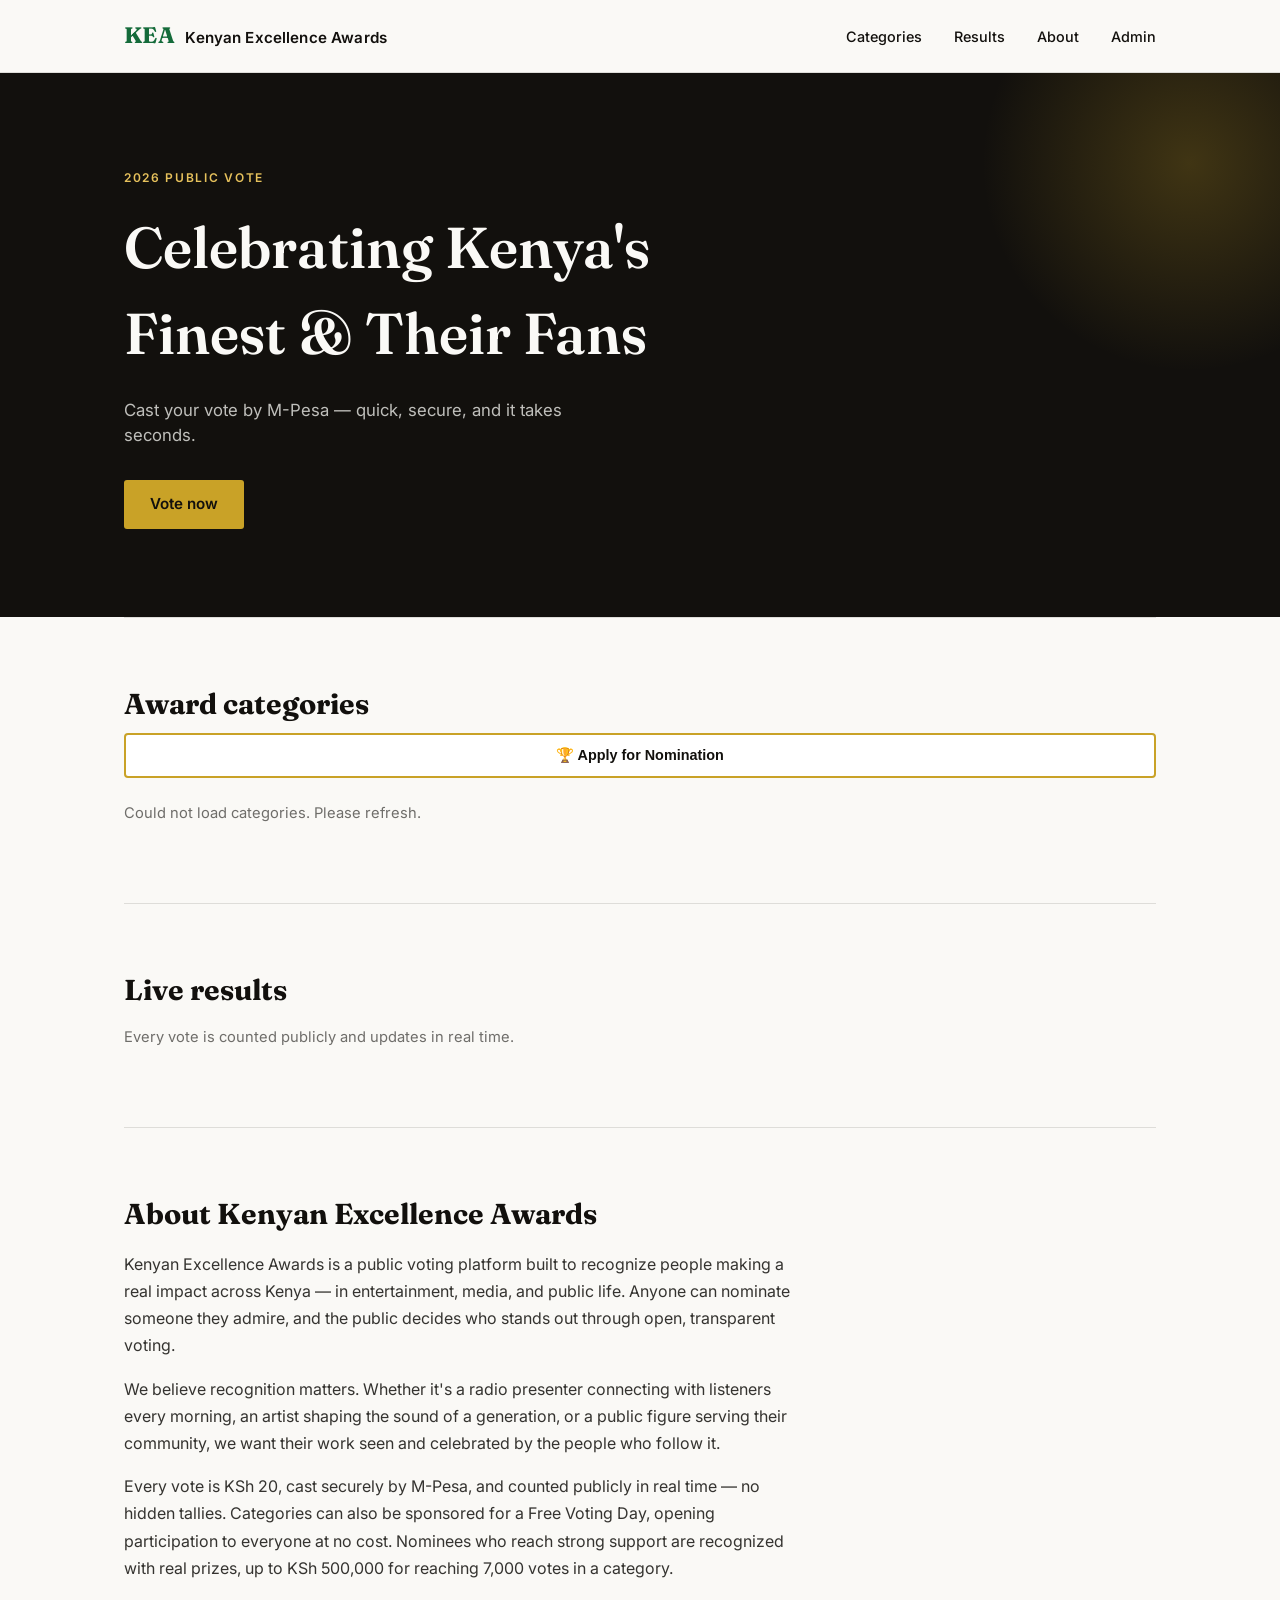
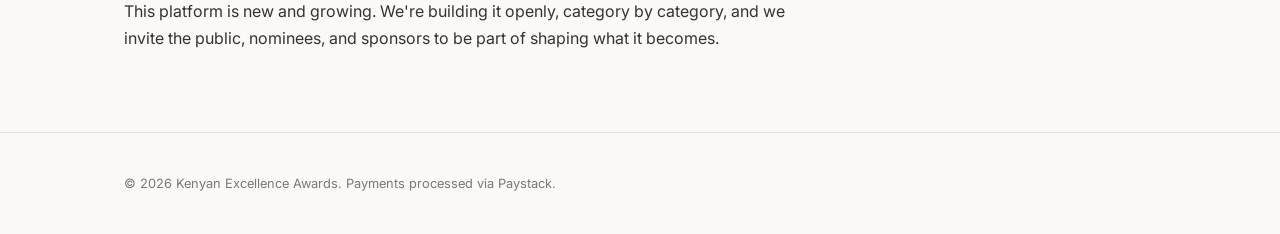
==== index.html @ 026b84a2 "Update index.html" ====
<!DOCTYPE html>
<html lang="en">
<head>
<meta charset="UTF-8" />
<meta name="viewport" content="width=device-width, initial-scale=1.0" />
<title>BTPro Awards</title>
<link rel="preconnect" href="https://fonts.googleapis.com">
<link href="https://fonts.googleapis.com/css2?family=Fraunces:opsz,wght@9..144,600;9..144,700&family=Inter:wght@400;500;600&display=swap" rel="stylesheet">
<link rel="stylesheet" href="css/style.css" />
</head>
<body>

<header class="site-header">
  <div class="wrap header-inner">
    <div class="brand">
      <span class="brand-mark">KEA</span>
      <span class="brand-name">Kenyan Excellence Awards</span>
    </div>
    <nav class="header-nav">
      <a href="#categories">Categories</a>
      <a href="#results">Results</a>
      <a href="#about">About</a>
      <a href="admin.html">Admin</a>
    </nav>
  </div>
</header>

<section class="hero">
  <div class="wrap hero-inner">
    <p class="eyebrow">2026 Public Vote</p>
    <h1>Celebrating Kenya's<br />Finest &amp; Their Fans</h1>
    <p class="hero-sub">Cast your vote by M-Pesa — quick, secure, and it takes seconds.</p>
    <a class="btn btn-primary" href="#categories">Vote now</a>
  </div>
</section>

<main class="wrap">

  <section id="categories" class="section">
    <h2>Award categories</h2>
    <button id="applyNominationBtn" class="btn btn-sponsor">🏆 Apply for Nomination</button>
    <div id="categoryList" class="section-list">
      <p class="muted">Loading categories…</p>
    </div>
  </section>

  <section id="nominees" class="section hidden">
    <button id="backToCategories" class="btn-link">&larr; All categories</button>
    <h2 id="nomineeCategoryTitle"></h2>
    <div id="freeDayBanner" class="free-day-banner hidden"></div>
    <button id="sponsorDayBtn" class="btn btn-sponsor">🎗️ Sponsor a Free Voting Day for this category</button>
    <button id="applyNominationBtnInCategory" class="btn btn-sponsor">🏆 Apply for Nomination in this category</button>
    <div id="nomineeList" class="nominee-grid"></div>
  </section>

  <section id="results" class="section">
    <h2>Live results</h2>
    <p class="muted">Every vote is counted publicly and updates in real time.</p>
    <div id="resultsList"></div>
  </section>

  <section id="about" class="section about-section">
    <h2>About Kenyan Excellence Awards</h2>
    <p>Kenyan Excellence Awards is a public voting platform built to recognize people making a real impact across Kenya — in entertainment, media, and public life. Anyone can nominate someone they admire, and the public decides who stands out through open, transparent voting.</p>
    <p>We believe recognition matters. Whether it's a radio presenter connecting with listeners every morning, an artist shaping the sound of a generation, or a public figure serving their community, we want their work seen and celebrated by the people who follow it.</p>
    <p>Every vote is KSh 20, cast securely by M-Pesa, and counted publicly in real time — no hidden tallies. Categories can also be sponsored for a Free Voting Day, opening participation to everyone at no cost. Nominees who reach strong support are recognized with real prizes, up to KSh 500,000 for reaching 7,000 votes in a category.</p>
    <p>This platform is new and growing. We're building it openly, category by category, and we invite the public, nominees, and sponsors to be part of shaping what it becomes.</p>
  </section>

</main>

<!-- Vote modal -->
<div id="voteModal" class="modal hidden">
  <div class="modal-card">
    <button id="closeModal" class="modal-close">&times;</button>
    <h3 id="voteModalName"></h3>
    <p class="muted">KSh 20 per vote</p>

    <label class="field">
      <span>Number of votes</span>
      <input id="voteCount" type="number" min="1" value="1" />
    </label>

    <p class="total-line">Total: <strong id="voteTotal">KSh 10</strong></p>

    <label class="field">
      <span>M-Pesa phone number</span>
      <input id="votePhone" type="tel" placeholder="07XXXXXXXX" />
    </label>

    <button id="submitVote" class="btn btn-primary btn-block">Pay with M-Pesa</button>
    <p id="voteStatus" class="vote-status"></p>
  </div></div>

<!-- Apply for Nomination modal -->
<div id="nominationModal" class="modal hidden">
  <div class="modal-card">
    <button id="closeNominationModal" class="modal-close">&times;</button>
    <h3>Apply for Nomination</h3>
    <p class="prize-callout">🏆 Win up to <strong>KSh 500,000</strong> for reaching <strong>7,000 votes</strong> — KSh 20 per vote</p>
    <p class="muted">KSh 200 application fee, paid via M-Pesa</p>

    <label class="field"><span>Your full name</span><input id="nomName" placeholder="e.g. Jane Wanjiru" /></label>
    <label class="field"><span>Category</span>
      <select id="nomCategory"></select>
    </label>
    <label class="field"><span>Email (optional)</span><input id="nomEmail" type="email" placeholder="you@example.com" /></label>
    <label class="field"><span>M-Pesa phone number (for the KSh 200 fee)</span><input id="nomPhone" type="tel" placeholder="07XXXXXXXX" /></label>
    <label class="field"><span>WhatsApp number (for us to contact you)</span><input id="nomWhatsapp" type="tel" placeholder="07XXXXXXXX" /></label>

    <button id="submitNomination" class="btn btn-primary btn-block">Pay with M-Pesa</button>
    <button id="giveUpNomination" class="btn-link give-up-link">Give up</button>
    <p id="nominationStatus" class="vote-status"></p>
  </div>
</div>

<!-- Sponsor Free Voting Day modal -->
<div id="sponsorModal" class="modal hidden">
  <div class="modal-card">
    <button id="closeSponsorModal" class="modal-close">&times;</button>
    <h3>Sponsor a Free Voting Day</h3>
    <p class="muted" id="sponsorCategoryLabel"></p>
    <p class="muted">KSh 50,000 per day — free voting for this category only</p>

    <label class="field">
      <span>Number of days</span>
      <input id="sponsorDays" type="number" min="1" value="1" />
    </label>

    <p class="total-line">Total: <strong id="sponsorTotal">KSh 50,000</strong></p>

    <label class="field">
      <span>M-Pesa phone number</span>
      <input id="sponsorPhone" type="tel" placeholder="07XXXXXXXX" />
    </label>

    <button id="submitSponsor" class="btn btn-primary btn-block">Pay with M-Pesa</button>
    <p id="sponsorStatus" class="vote-status"></p>
  </div>
</div>

<footer class="site-footer">
  <div class="wrap">
    <p>&copy; 2026 Kenyan Excellence Awards. Payments processed via Paystack.</p>
  </div>
</footer>

<script>window.KEA_API_BASE = 'https://bc-pzh8.onrender.com/api';</script>
<script src="js/app.js"></script>
</body>
</html>
---- css/style.css ----
:root {
  --black: #12100D;
  --white: #FAF9F6;
  --gold: #C9A227;
  --gold-bright: #E6C15C;
  --green: #146B3A;
  --line: rgba(18,16,13,0.12);
  --font-display: 'Fraunces', serif;
  --font-body: 'Inter', sans-serif;
}

* { box-sizing: border-box; }

body {
  margin: 0;
  background: var(--white);
  color: var(--black);
  font-family: var(--font-body);
  line-height: 1.5;
}

.wrap {
  max-width: 1080px;
  margin: 0 auto;
  padding: 0 24px;
}

a { color: inherit; }

/* Header */
.site-header {
  border-bottom: 1px solid var(--line);
  background: var(--white);
  position: sticky;
  top: 0;
  z-index: 10;
}
.header-inner {
  display: flex;
  justify-content: space-between;
  align-items: center;
  height: 72px;
}
.brand { display: flex; align-items: baseline; gap: 10px; }
.brand-mark {
  font-family: var(--font-display);
  font-weight: 700;
  font-size: 1.4rem;
  color: var(--green);
  letter-spacing: 0.02em;
}
.admin-brand { display: flex; align-items: center; gap: 8px; }
.brand-name { font-weight: 600; font-size: 0.95rem; letter-spacing: 0.01em; }
.header-nav a {
  text-decoration: none;
  margin-left: 28px;
  font-size: 0.9rem;
  font-weight: 500;
  border-bottom: 2px solid transparent;
  padding-bottom: 2px;
}
.header-nav a:hover { border-color: var(--gold); }

/* Hero */
.hero {
  background: var(--black);
  color: var(--white);
  padding: 96px 0 88px;
  position: relative;
  overflow: hidden;
}
.hero::after {
  content: "";
  position: absolute;
  right: -120px;
  top: -120px;
  width: 420px;
  height: 420px;
  border-radius: 50%;
  background: radial-gradient(circle, rgba(201,162,39,0.25), transparent 70%);
}
.hero-inner { position: relative; }
.eyebrow {
  color: var(--gold-bright);
  text-transform: uppercase;
  letter-spacing: 0.14em;
  font-size: 0.75rem;
  font-weight: 600;
  margin: 0 0 18px;
}
.hero h1 {
  font-family: var(--font-display);
  font-size: clamp(2.2rem, 5vw, 3.6rem);
  font-weight: 600;
  margin: 0 0 20px;
  max-width: 14ch;
}
.hero-sub {
  max-width: 46ch;
  color: rgba(250,249,246,0.75);
  font-size: 1.05rem;
  margin-bottom: 32px;
}

/* Buttons */
.btn {
  display: inline-block;
  padding: 13px 26px;
  border-radius: 3px;
  font-weight: 600;
  font-size: 0.95rem;
  text-decoration: none;
  cursor: pointer;
  border: none;
}
.btn-primary {
  background: var(--gold);
  color: var(--black);
}
.btn-primary:hover { background: var(--gold-bright); }
.btn-block { width: 100%; text-align: center; }
.btn-loading {
  position: relative;
  color: transparent !important;
  pointer-events: none;
  opacity: 0.9;
}
.btn-loading::after {
  content: "";
  position: absolute;
  left: 50%;
  top: 50%;
  width: 18px;
  height: 18px;
  margin: -9px 0 0 -9px;
  border: 2px solid rgba(18,16,13,0.25);
  border-top-color: var(--black);
  border-radius: 50%;
  animation: btn-spin 0.45s linear infinite;
}
@keyframes btn-spin {
  to { transform: rotate(360deg); }
}
.btn-link {
  background: none;
  border: none;
  color: var(--green);
  font-weight: 600;
  cursor: pointer;
  padding: 0;
  margin-bottom: 20px;
  font-size: 0.9rem;
}

/* Sections */
.section { padding: 64px 0; border-top: 1px solid var(--line); }
.section h2 {
  font-family: var(--font-display);
  font-size: 1.8rem;
  margin: 0 0 8px;
}
.muted { color: rgba(18,16,13,0.6); font-size: 0.92rem; }
.hidden { display: none !important; }

.section-group { margin-bottom: 36px; }
.section-heading {
  font-family: var(--font-display);
  font-size: 1.1rem;
  color: var(--green);
  margin: 0 0 14px;
  padding-bottom: 8px;
  border-bottom: 1px solid var(--line);
}

/* Category grid */
.category-grid {
  display: grid;
  grid-template-columns: repeat(auto-fill, minmax(240px, 1fr));
  gap: 16px;
  margin-top: 28px;
}
.category-card {
  border: 1px solid var(--line);
  border-radius: 6px;
  padding: 20px;
  cursor: pointer;
  transition: border-color 0.15s, transform 0.15s;
  background: white;
}
.category-card:hover { border-color: var(--gold); transform: translateY(-2px); }
.category-card .section-tag {
  text-transform: uppercase;
  font-size: 0.7rem;
  letter-spacing: 0.08em;
  color: var(--green);
  font-weight: 600;
}
.category-card h3 { margin: 8px 0 0; font-size: 1.05rem; }

.prize-info {
  background: linear-gradient(90deg, rgba(20,107,58,0.08), rgba(201,162,39,0.12));
  border: 1px solid var(--gold);
  border-radius: 6px;
  padding: 14px 18px;
  margin: 0 0 24px;
  font-size: 0.88rem;
}
.prize-info p { margin: 4px 0; }
.prize-info strong { color: var(--green); }

/* Nominee grid */
.nominee-grid {
  display: grid;
  grid-template-columns: repeat(auto-fill, minmax(260px, 1fr));
  gap: 20px;
  margin-top: 24px;
}
.nominee-card {
  border: 1px solid var(--line);
  border-radius: 6px;
  overflow: hidden;
  background: white;
}
.nominee-photo {
  width: 100%;
  height: 160px;
  object-fit: cover;
  background: #eee;
}
.nominee-body { padding: 16px; }
.nominee-body h4 { margin: 0 0 4px; font-size: 1.05rem; }
.nominee-org { font-size: 0.85rem; color: rgba(18,16,13,0.6); margin: 0 0 12px; }
.vote-count-line {
  font-size: 0.85rem;
  font-weight: 600;
  color: var(--green);
  margin-bottom: 12px;
}

/* Sponsor Free Voting Day */
.btn-sponsor {
  display: block;
  width: 100%;
  margin: 4px 0 24px;
  padding: 12px 20px;
  background: white;
  border: 2px solid var(--gold);
  color: var(--black);
  font-weight: 600;
  font-size: 0.9rem;
  border-radius: 4px;
  cursor: pointer;
  text-align: center;
  transition: background 0.15s;
}
.btn-sponsor:hover { background: rgba(201,162,39,0.12); }
.free-day-banner {
  background: linear-gradient(90deg, rgba(230,193,92,0.18), rgba(20,107,58,0.1));
  border: 1px solid var(--gold);
  border-radius: 6px;
  padding: 14px 18px;
  margin: 0 0 16px;
  font-size: 0.9rem;
}
.free-tag {
  display: inline-block;
  margin-top: 8px;
  padding: 3px 8px;
  background: var(--gold);
  color: var(--black);
  font-size: 0.7rem;
  font-weight: 700;
  border-radius: 3px;
  text-transform: uppercase;
  letter-spacing: 0.04em;
}
.countdown {
  margin-top: 10px;
  font-family: 'SF Mono', Menlo, monospace;
  font-size: 0.8rem;
  font-weight: 700;
  color: var(--green);
}
.countdown-closed { color: rgba(18,16,13,0.5); font-family: var(--font-body); }

/* About */
.about-section p {
  max-width: 68ch;
  line-height: 1.7;
  margin-bottom: 16px;
  color: rgba(18,16,13,0.85);
}

/* Results */
.result-category { margin-bottom: 36px; }
.result-category h3 { font-size: 1.15rem; margin-bottom: 4px; }
.result-total { font-size: 0.85rem; color: rgba(18,16,13,0.55); margin-bottom: 14px; }
.result-row {
  display: flex;
  align-items: center;
  gap: 12px;
  margin-bottom: 10px;
}
.result-name { flex: 0 0 180px; font-size: 0.9rem; font-weight: 500; }
.result-bar-track {
  flex: 1;
  height: 10px;
  background: var(--line);
  border-radius: 5px;
  overflow: hidden;
}
.result-bar-fill {
  height: 100%;
  background: linear-gradient(90deg, var(--green), var(--gold));
}
.result-pct { flex: 0 0 60px; font-size: 0.85rem; text-align: right; color: rgba(18,16,13,0.7); }

/* Modal */
.modal {
  position: fixed;
  inset: 0;
  background: rgba(18,16,13,0.55);
  display: flex;
  align-items: center;
  justify-content: center;
  z-index: 50;
  padding: 20px;
}
.modal-card {
  background: white;
  border-radius: 8px;
  padding: 28px;
  width: 100%;
  max-width: 380px;
  max-height: 90vh;
  overflow-y: auto;
  position: relative;
}
.modal-close {
  position: absolute;
  top: 14px;
  right: 16px;
  background: none;
  border: none;
  font-size: 1.4rem;
  cursor: pointer;
  color: rgba(18,16,13,0.5);
}
.field { display: block; margin-bottom: 16px; }
.field span { display: block; font-size: 0.85rem; font-weight: 600; margin-bottom: 6px; }
.field input {
  width: 100%;
  padding: 10px 12px;
  border: 1px solid var(--line);
  border-radius: 4px;
  font-size: 0.95rem;
  font-family: var(--font-body);
}
.prize-callout {
  background: rgba(201,162,39,0.12);
  border: 1px solid var(--gold);
  border-radius: 6px;
  padding: 10px 14px;
  font-size: 0.85rem;
  margin-bottom: 18px;
}
.prize-callout strong { color: var(--green); }
.give-up-link {
  display: block;
  text-align: center;
  margin-top: 10px;
  color: rgba(18,16,13,0.5);
}

.total-line { font-size: 0.95rem; margin-bottom: 18px; }
.vote-status { font-size: 0.85rem; margin-top: 12px; min-height: 1.2em; }
.vote-status.error { color: #B3261E; }
.vote-status.success { color: var(--green); }

.site-footer {
  border-top: 1px solid var(--line);
  padding: 28px 0;
  font-size: 0.8rem;
  color: rgba(18,16,13,0.55);
}
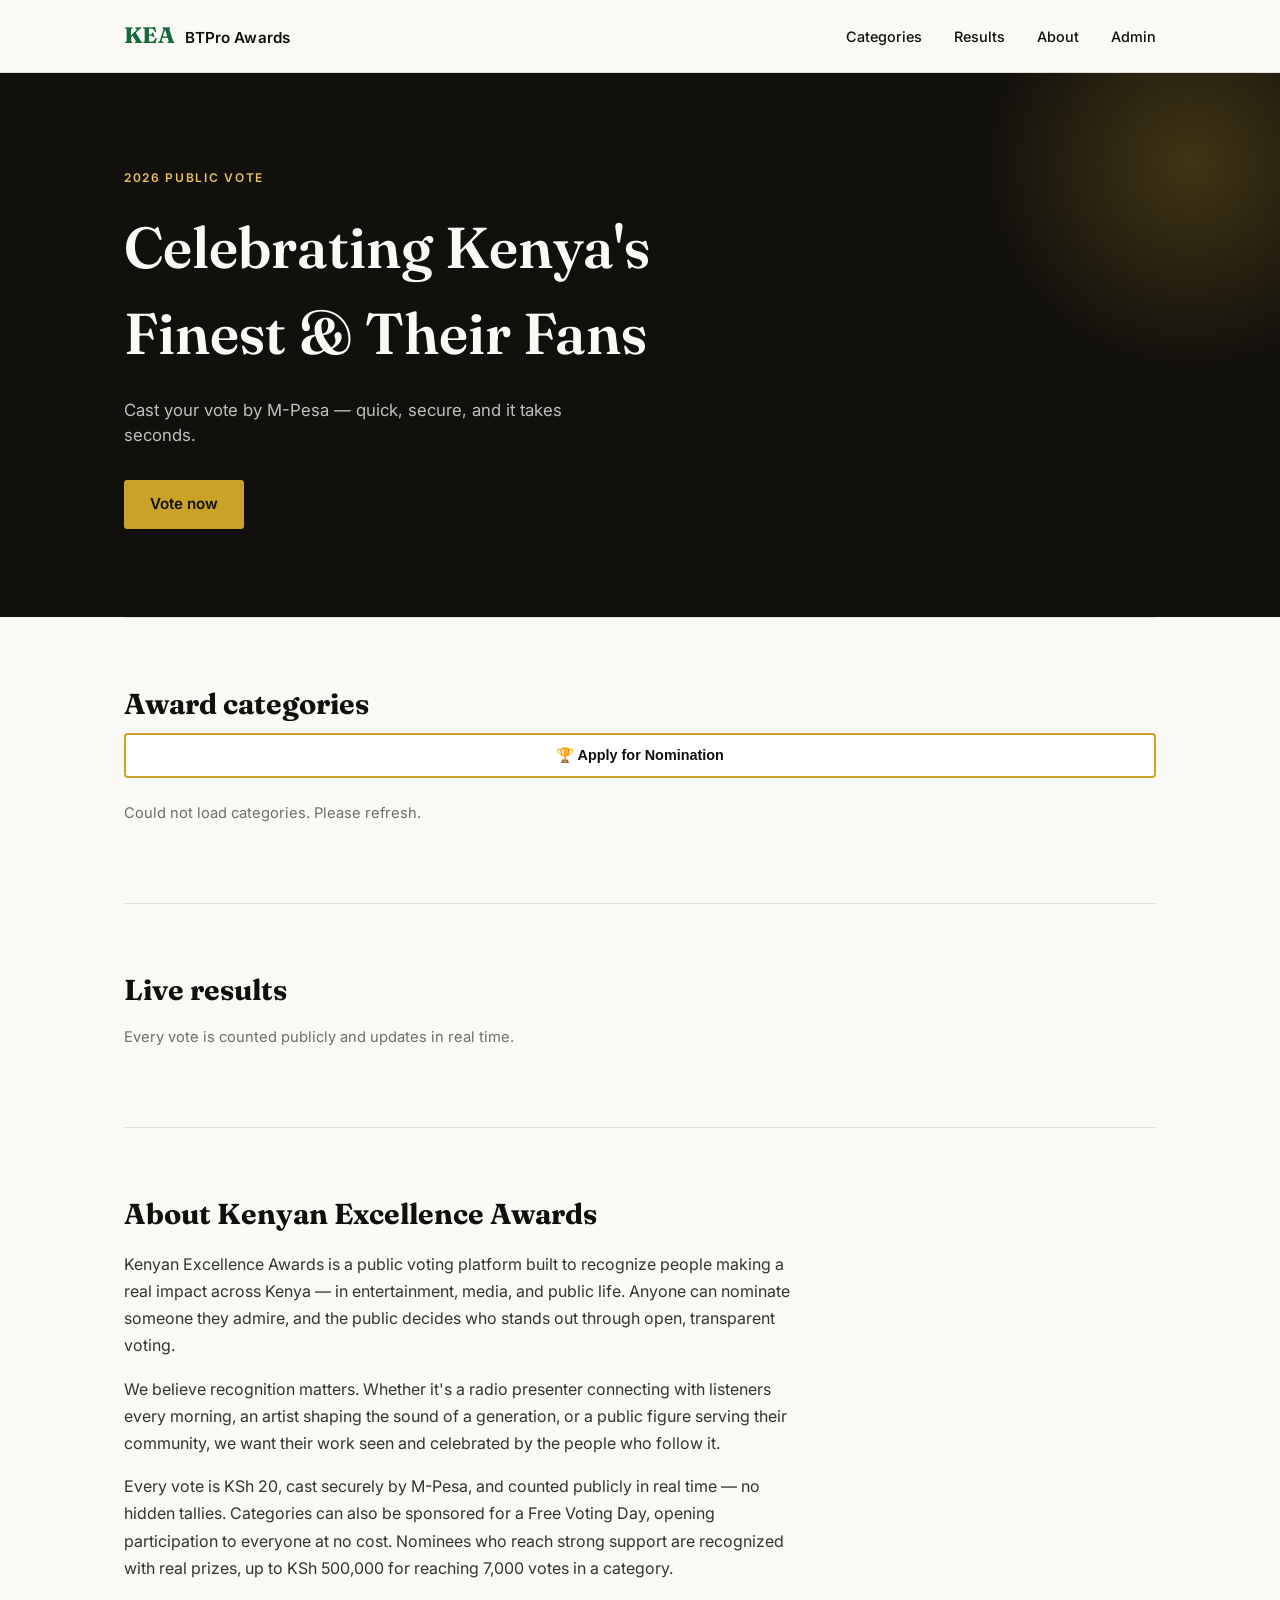
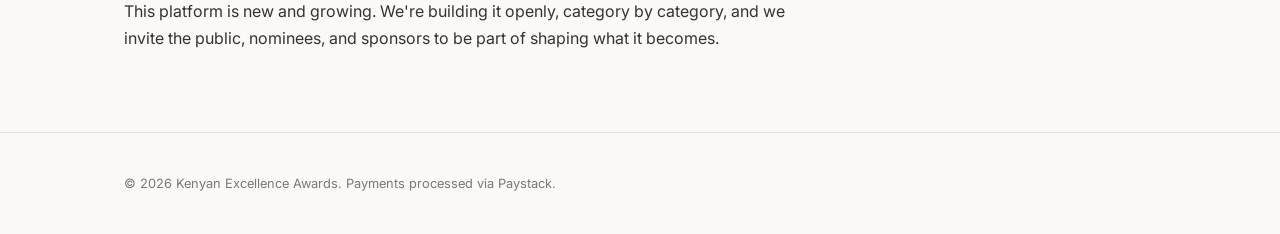
==== commit 0269e977: "Update index.html" ====
--- a/index.html
+++ b/index.html
@@ -14,7 +14,7 @@
   <div class="wrap header-inner">
     <div class="brand">
       <span class="brand-mark">KEA</span>
-      <span class="brand-name">Kenyan Excellence Awards</span>
+      <span class="brand-name">BTPro Awards</span>
     </div>
     <nav class="header-nav">
       <a href="#categories">Categories</a>
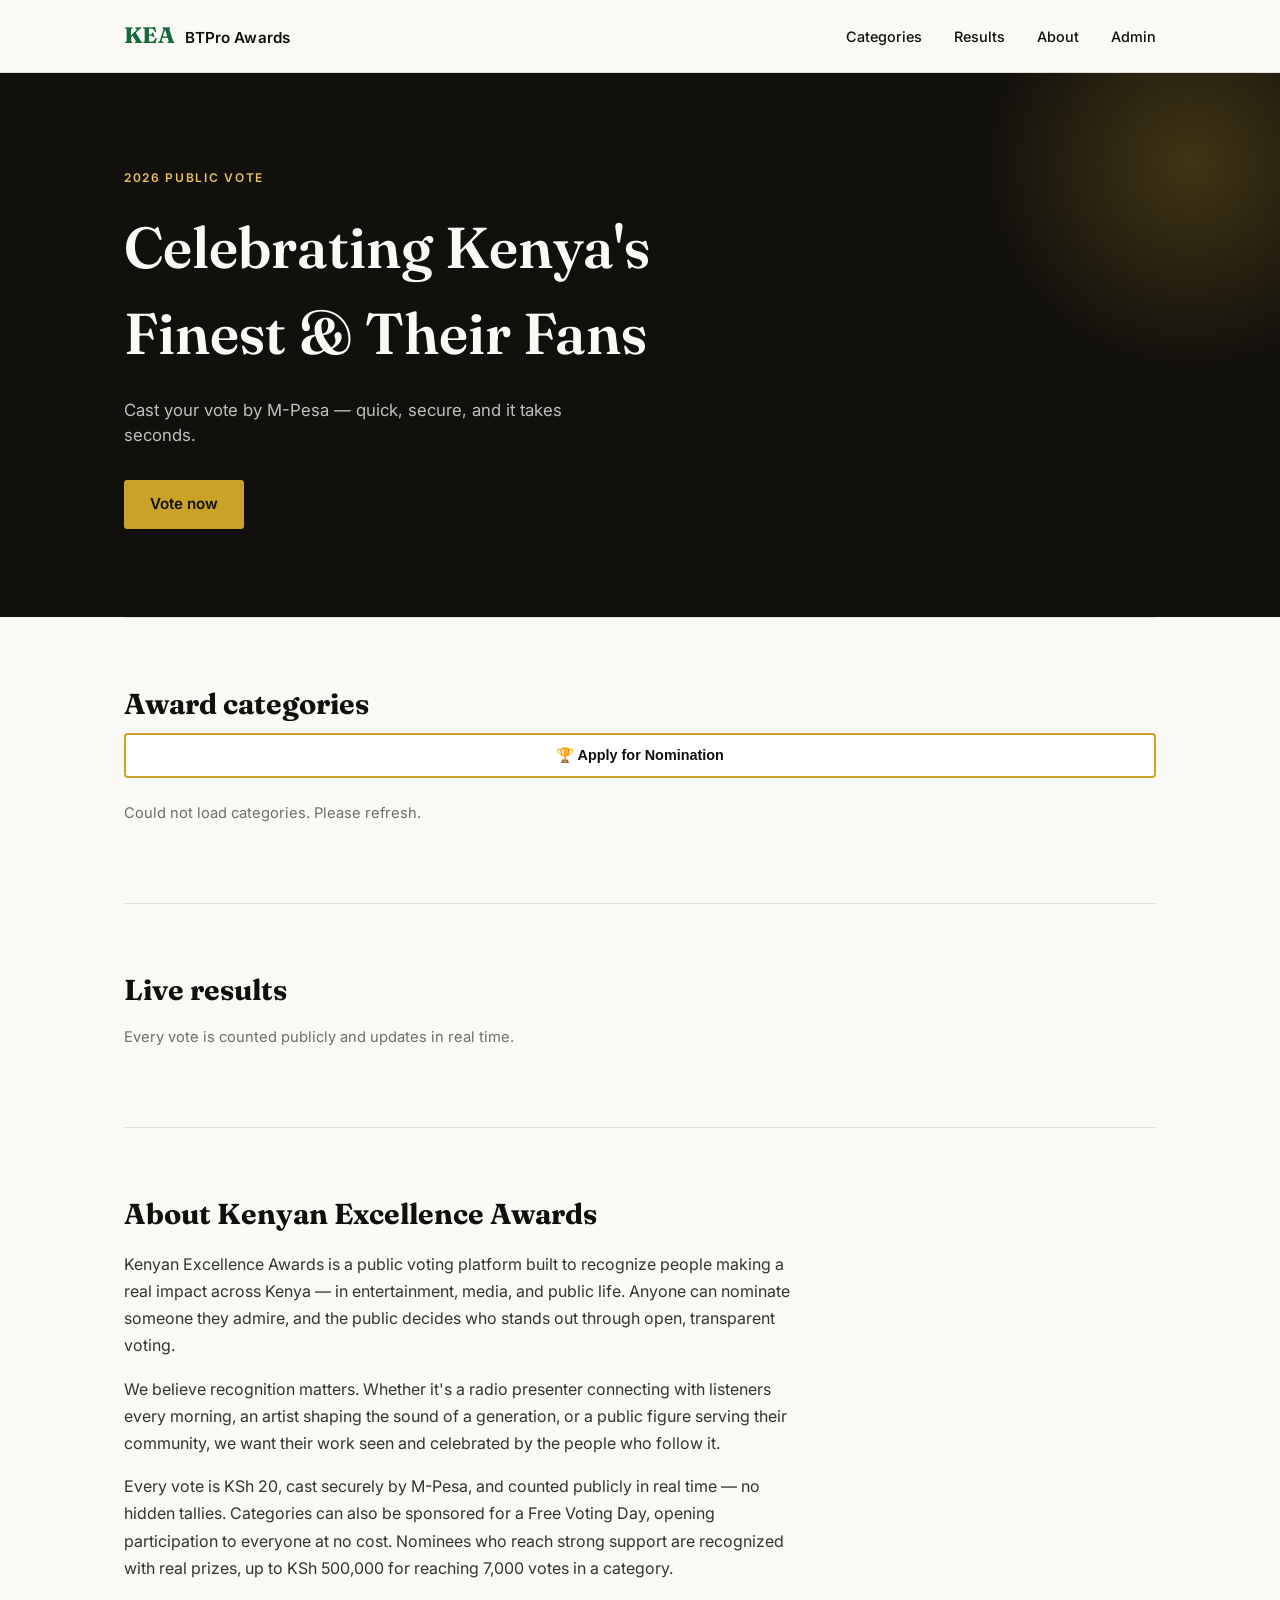
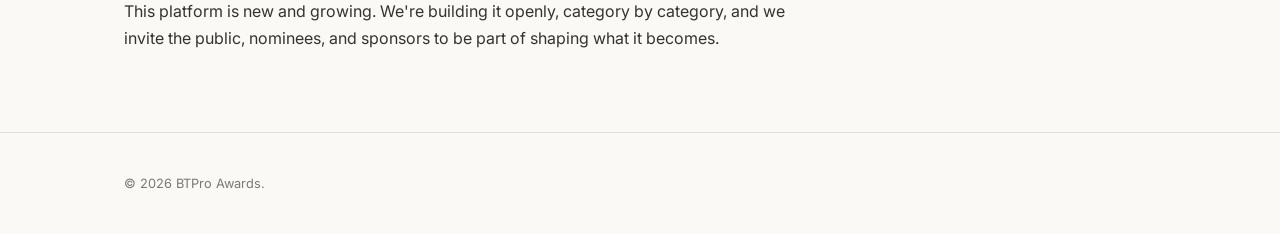
==== commit cdd15093: "Update index.html" ====
--- a/index.html
+++ b/index.html
@@ -141,7 +141,7 @@
 
 <footer class="site-footer">
   <div class="wrap">
-    <p>&copy; 2026 Kenyan Excellence Awards. Payments processed via Paystack.</p>
+    <p>&copy; 2026 BTPro Awards.</p>
   </div>
 </footer>
 
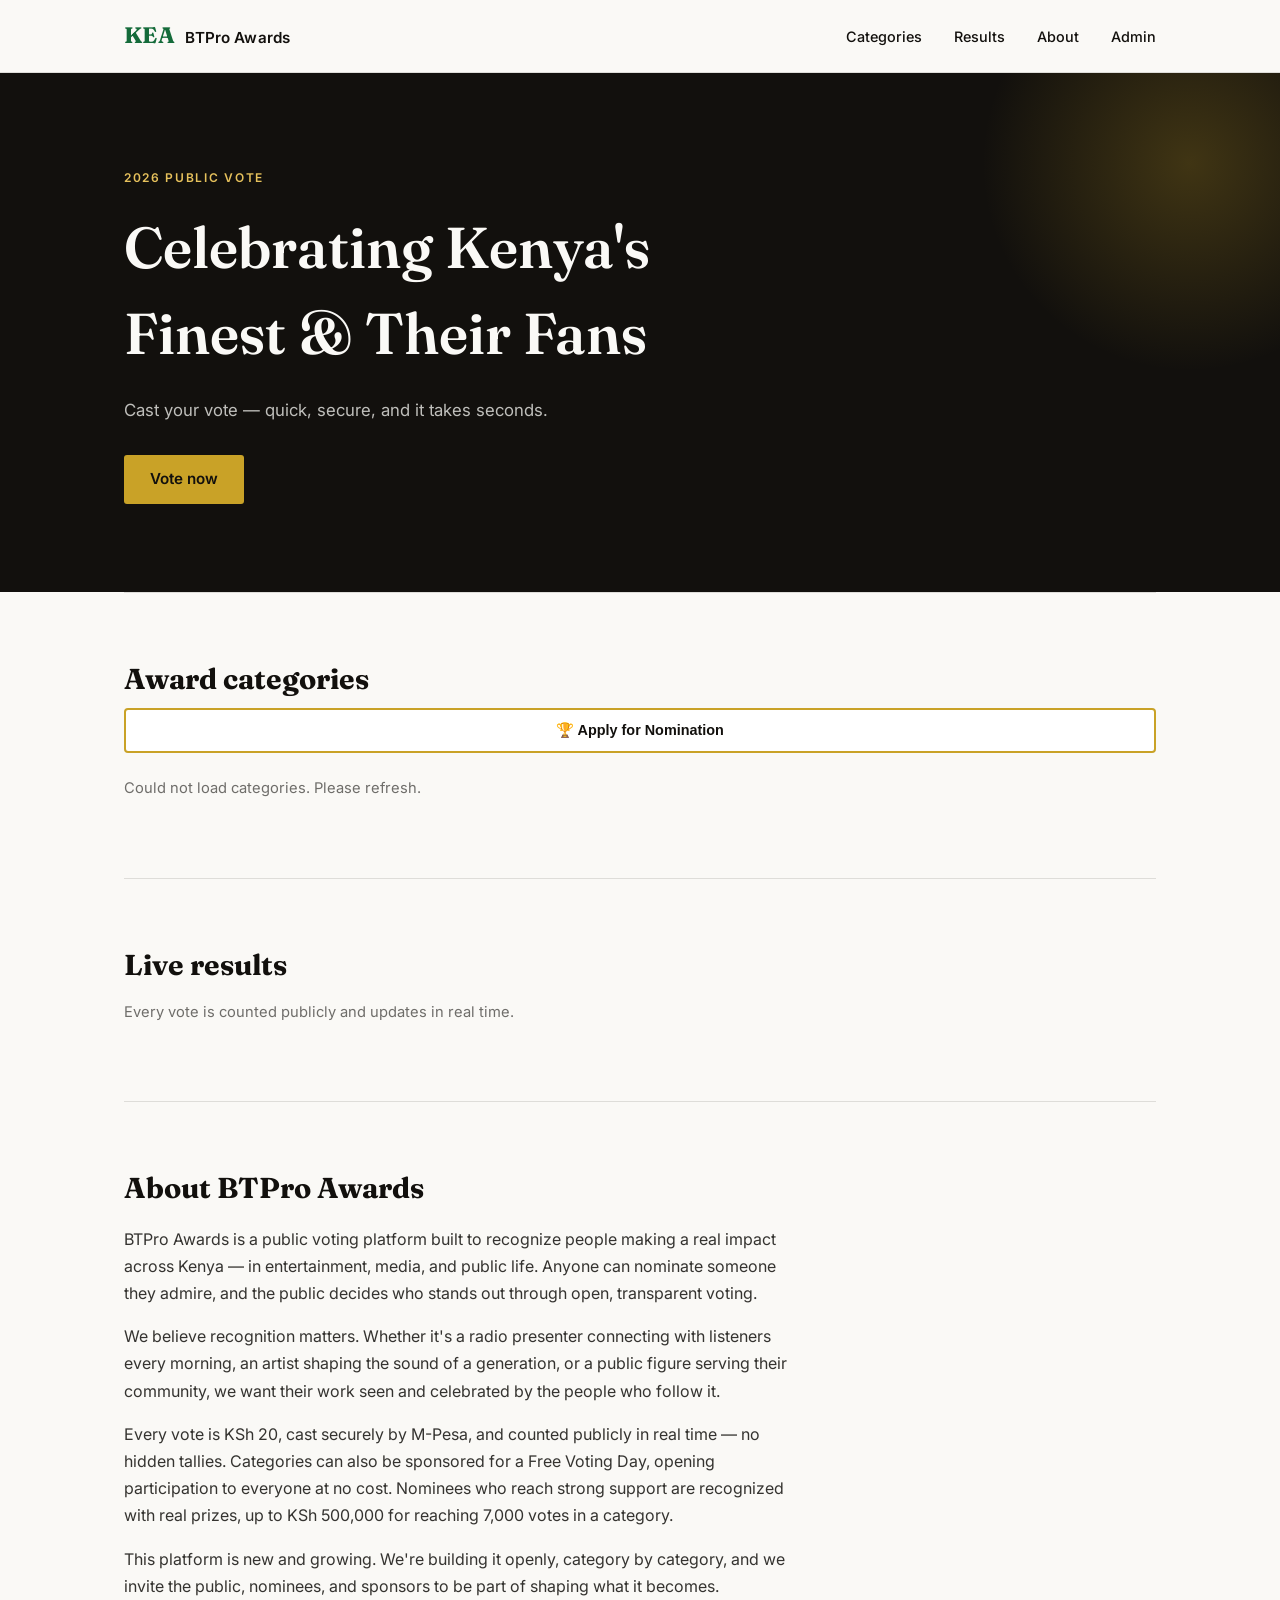
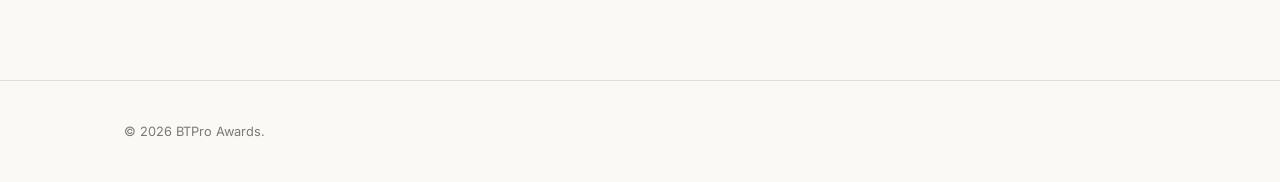
==== commit 548c8e35: "Update index.html" ====
--- a/index.html
+++ b/index.html
@@ -29,7 +29,7 @@
   <div class="wrap hero-inner">
     <p class="eyebrow">2026 Public Vote</p>
     <h1>Celebrating Kenya's<br />Finest &amp; Their Fans</h1>
-    <p class="hero-sub">Cast your vote by M-Pesa — quick, secure, and it takes seconds.</p>
+    <p class="hero-sub">Cast your vote  — quick, secure, and it takes seconds.</p>
     <a class="btn btn-primary" href="#categories">Vote now</a>
   </div>
 </section>
@@ -60,8 +60,8 @@
   </section>
 
   <section id="about" class="section about-section">
-    <h2>About Kenyan Excellence Awards</h2>
-    <p>Kenyan Excellence Awards is a public voting platform built to recognize people making a real impact across Kenya — in entertainment, media, and public life. Anyone can nominate someone they admire, and the public decides who stands out through open, transparent voting.</p>
+    <h2>About BTPro Awards</h2>
+    <p>BTPro Awards is a public voting platform built to recognize people making a real impact across Kenya — in entertainment, media, and public life. Anyone can nominate someone they admire, and the public decides who stands out through open, transparent voting.</p>
     <p>We believe recognition matters. Whether it's a radio presenter connecting with listeners every morning, an artist shaping the sound of a generation, or a public figure serving their community, we want their work seen and celebrated by the people who follow it.</p>
     <p>Every vote is KSh 20, cast securely by M-Pesa, and counted publicly in real time — no hidden tallies. Categories can also be sponsored for a Free Voting Day, opening participation to everyone at no cost. Nominees who reach strong support are recognized with real prizes, up to KSh 500,000 for reaching 7,000 votes in a category.</p>
     <p>This platform is new and growing. We're building it openly, category by category, and we invite the public, nominees, and sponsors to be part of shaping what it becomes.</p>
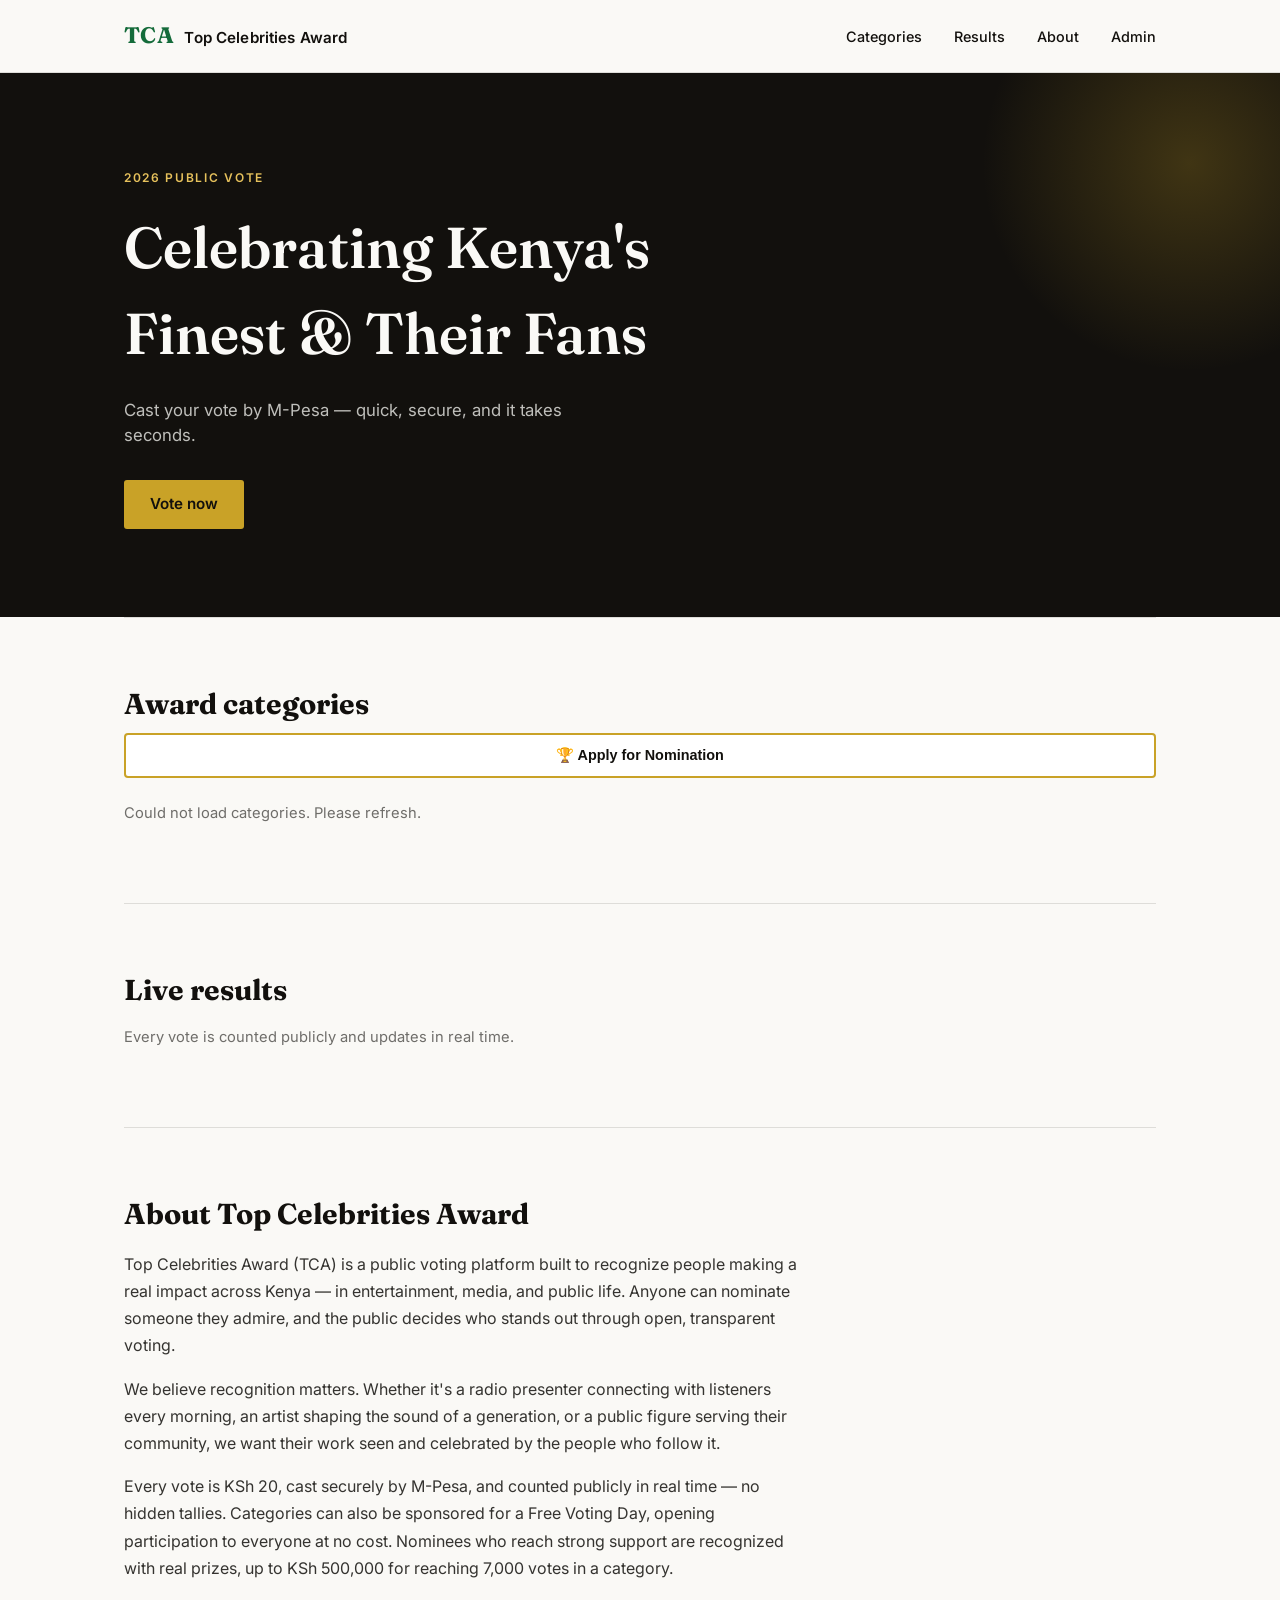
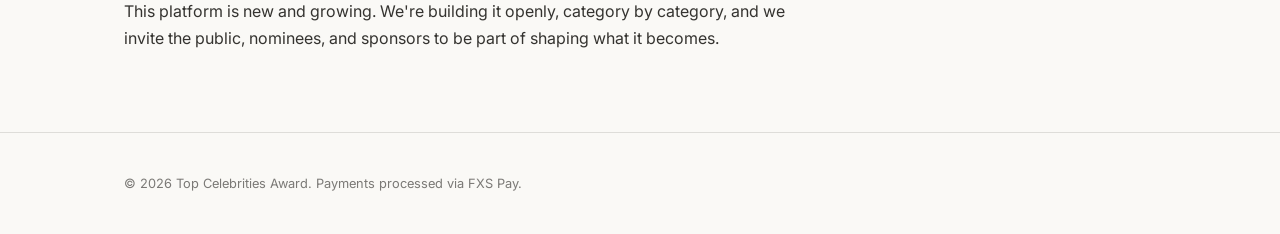
==== commit 06720467: "Add files via upload" ====
--- a/index.html
+++ b/index.html
@@ -3,7 +3,7 @@
 <head>
 <meta charset="UTF-8" />
 <meta name="viewport" content="width=device-width, initial-scale=1.0" />
-<title>BTPro Awards</title>
+<title>Top Celebrities Award</title>
 <link rel="preconnect" href="https://fonts.googleapis.com">
 <link href="https://fonts.googleapis.com/css2?family=Fraunces:opsz,wght@9..144,600;9..144,700&family=Inter:wght@400;500;600&display=swap" rel="stylesheet">
 <link rel="stylesheet" href="css/style.css" />
@@ -13,8 +13,8 @@
 <header class="site-header">
   <div class="wrap header-inner">
     <div class="brand">
-      <span class="brand-mark">KEA</span>
-      <span class="brand-name">BTPro Awards</span>
+      <span class="brand-mark">TCA</span>
+      <span class="brand-name">Top Celebrities Award</span>
     </div>
     <nav class="header-nav">
       <a href="#categories">Categories</a>
@@ -29,7 +29,7 @@
   <div class="wrap hero-inner">
     <p class="eyebrow">2026 Public Vote</p>
     <h1>Celebrating Kenya's<br />Finest &amp; Their Fans</h1>
-    <p class="hero-sub">Cast your vote  — quick, secure, and it takes seconds.</p>
+    <p class="hero-sub">Cast your vote by M-Pesa — quick, secure, and it takes seconds.</p>
     <a class="btn btn-primary" href="#categories">Vote now</a>
   </div>
 </section>
@@ -60,8 +60,8 @@
   </section>
 
   <section id="about" class="section about-section">
-    <h2>About BTPro Awards</h2>
-    <p>BTPro Awards is a public voting platform built to recognize people making a real impact across Kenya — in entertainment, media, and public life. Anyone can nominate someone they admire, and the public decides who stands out through open, transparent voting.</p>
+    <h2>About Top Celebrities Award</h2>
+    <p>Top Celebrities Award (TCA) is a public voting platform built to recognize people making a real impact across Kenya — in entertainment, media, and public life. Anyone can nominate someone they admire, and the public decides who stands out through open, transparent voting.</p>
     <p>We believe recognition matters. Whether it's a radio presenter connecting with listeners every morning, an artist shaping the sound of a generation, or a public figure serving their community, we want their work seen and celebrated by the people who follow it.</p>
     <p>Every vote is KSh 20, cast securely by M-Pesa, and counted publicly in real time — no hidden tallies. Categories can also be sponsored for a Free Voting Day, opening participation to everyone at no cost. Nominees who reach strong support are recognized with real prizes, up to KSh 500,000 for reaching 7,000 votes in a category.</p>
     <p>This platform is new and growing. We're building it openly, category by category, and we invite the public, nominees, and sponsors to be part of shaping what it becomes.</p>
@@ -141,11 +141,11 @@
 
 <footer class="site-footer">
   <div class="wrap">
-    <p>&copy; 2026 BTPro Awards.</p>
+    <p>&copy; 2026 Top Celebrities Award. Payments processed via FXS Pay.</p>
   </div>
 </footer>
 
-<script>window.KEA_API_BASE = 'https://bc-pzh8.onrender.com/api';</script>
+<script>window.TCA_API_BASE = 'https://bc-pzh8.onrender.com/api';</script>
 <script src="js/app.js"></script>
 </body>
 </html>
--- a/css/style.css
+++ b/css/style.css
@@ -332,8 +332,6 @@
   padding: 28px;
   width: 100%;
   max-width: 380px;
-  max-height: 90vh;
-  overflow-y: auto;
   position: relative;
 }
 .modal-close {
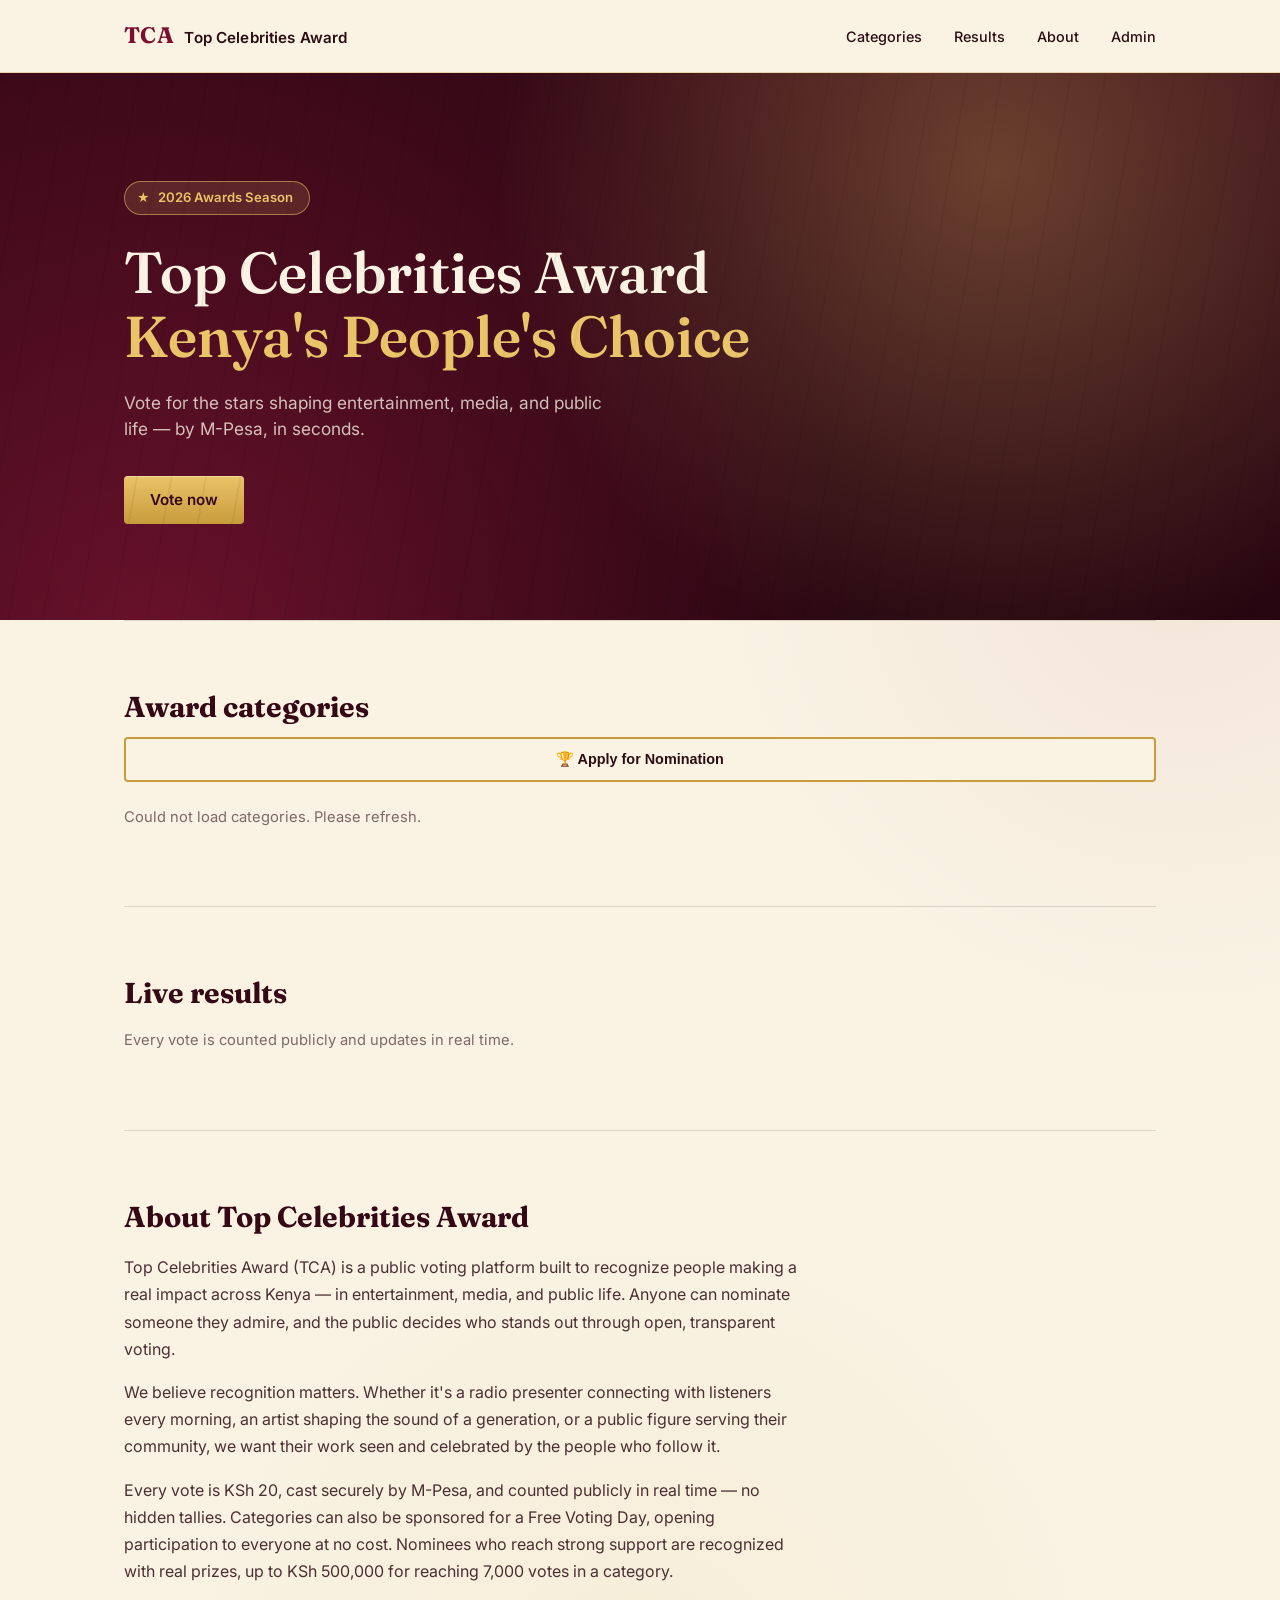
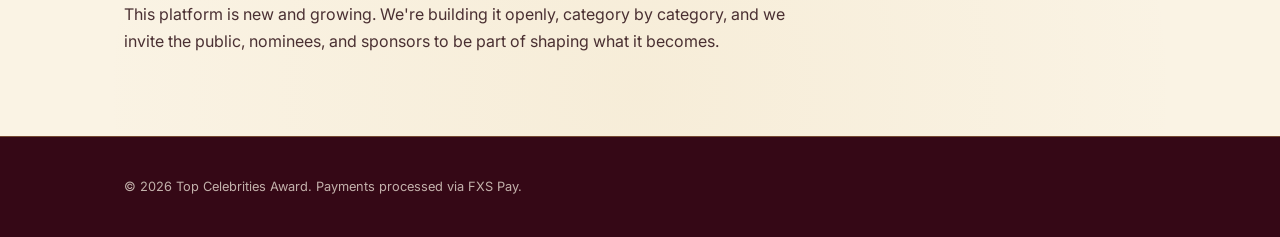
==== commit 81c42085: "Add files via upload" ====
--- a/index.html
+++ b/index.html
@@ -27,9 +27,9 @@
 
 <section class="hero">
   <div class="wrap hero-inner">
-    <p class="eyebrow">2026 Public Vote</p>
-    <h1>Celebrating Kenya's<br />Finest &amp; Their Fans</h1>
-    <p class="hero-sub">Cast your vote by M-Pesa — quick, secure, and it takes seconds.</p>
+    <p class="ribbon">2026 Awards Season</p>
+    <h1>Top Celebrities Award<br /><em>Kenya's People's Choice</em></h1>
+    <p class="hero-sub">Vote for the stars shaping entertainment, media, and public life — by M-Pesa, in seconds.</p>
     <a class="btn btn-primary" href="#categories">Vote now</a>
   </div>
 </section>
--- a/css/style.css
+++ b/css/style.css
@@ -1,20 +1,31 @@
 :root {
-  --black: #12100D;
-  --white: #FAF9F6;
-  --gold: #C9A227;
-  --gold-bright: #E6C15C;
-  --green: #146B3A;
-  --line: rgba(18,16,13,0.12);
+  --ink: #2B0E14;
+  --cream: #FAF3E4;
+  --cream-dim: #F1E6CF;
+  --maroon-deep: #350816;
+  --maroon: #7A1030;
+  --maroon-bright: #A31C42;
+  --gold: #C89B3C;
+  --gold-bright: #EAC468;
+  --line: rgba(43,14,20,0.14);
   --font-display: 'Fraunces', serif;
   --font-body: 'Inter', sans-serif;
+
+  /* kept for admin.css compatibility */
+  --black: var(--maroon-deep);
+  --white: var(--cream);
 }
 
 * { box-sizing: border-box; }
 
 body {
   margin: 0;
-  background: var(--white);
-  color: var(--black);
+  background:
+    radial-gradient(circle at 8% 4%, rgba(200,155,60,0.10), transparent 22%),
+    radial-gradient(circle at 92% 30%, rgba(122,16,48,0.06), transparent 28%),
+    radial-gradient(circle at 50% 92%, rgba(200,155,60,0.07), transparent 30%),
+    var(--cream);
+  color: var(--ink);
   font-family: var(--font-body);
   line-height: 1.5;
 }
@@ -27,10 +38,14 @@
 
 a { color: inherit; }
 
+@media (prefers-reduced-motion: reduce) {
+  *, *::before, *::after { animation-duration: 0.001ms !important; transition-duration: 0.001ms !important; }
+}
+
 /* Header */
 .site-header {
-  border-bottom: 1px solid var(--line);
-  background: var(--white);
+  border-bottom: 1px solid rgba(200,155,60,0.35);
+  background: var(--cream);
   position: sticky;
   top: 0;
   z-index: 10;
@@ -46,7 +61,7 @@
   font-family: var(--font-display);
   font-weight: 700;
   font-size: 1.4rem;
-  color: var(--green);
+  color: var(--maroon);
   letter-spacing: 0.02em;
 }
 .admin-brand { display: flex; align-items: center; gap: 8px; }
@@ -58,66 +73,95 @@
   font-weight: 500;
   border-bottom: 2px solid transparent;
   padding-bottom: 2px;
+  transition: border-color 0.15s;
 }
 .header-nav a:hover { border-color: var(--gold); }
 
-/* Hero */
+/* Hero — the marquee: a curtain-deep maroon field with a warm gold
+   spotlight, like the moment before a name is announced. */
 .hero {
-  background: var(--black);
-  color: var(--white);
-  padding: 96px 0 88px;
+  background:
+    radial-gradient(circle at 78% 18%, rgba(234,196,104,0.30), transparent 46%),
+    radial-gradient(circle at 12% 108%, rgba(163,28,66,0.55), transparent 55%),
+    linear-gradient(180deg, var(--maroon-deep), #22050F 130%);
+  color: var(--cream);
+  padding: 108px 0 96px;
   position: relative;
   overflow: hidden;
 }
 .hero::after {
+  /* a thin curtain-fold texture along the base of the spotlight */
   content: "";
   position: absolute;
-  right: -120px;
-  top: -120px;
-  width: 420px;
-  height: 420px;
-  border-radius: 50%;
-  background: radial-gradient(circle, rgba(201,162,39,0.25), transparent 70%);
+  inset: 0;
+  background-image: repeating-linear-gradient(
+    100deg,
+    rgba(0,0,0,0.10) 0px,
+    rgba(0,0,0,0.10) 2px,
+    transparent 2px,
+    transparent 34px
+  );
+  opacity: 0.5;
+  pointer-events: none;
 }
 .hero-inner { position: relative; }
-.eyebrow {
+.ribbon {
+  display: inline-flex;
+  align-items: center;
+  gap: 8px;
+  background: rgba(234,196,104,0.14);
+  border: 1px solid rgba(234,196,104,0.55);
   color: var(--gold-bright);
-  text-transform: uppercase;
-  letter-spacing: 0.14em;
+  border-radius: 999px;
+  padding: 6px 16px 6px 12px;
+  font-size: 0.82rem;
+  font-weight: 600;
+  margin: 0 0 26px;
+}
+.ribbon::before {
+  content: "★";
   font-size: 0.75rem;
-  font-weight: 600;
-  margin: 0 0 18px;
 }
 .hero h1 {
   font-family: var(--font-display);
-  font-size: clamp(2.2rem, 5vw, 3.6rem);
-  font-weight: 600;
+  font-size: clamp(2.4rem, 5.4vw, 3.6rem);
+  font-weight: 600;
+  line-height: 1.12;
   margin: 0 0 20px;
-  max-width: 14ch;
+  max-width: 22ch;
+}
+.hero h1 em {
+  font-style: normal;
+  color: var(--gold-bright);
 }
 .hero-sub {
   max-width: 46ch;
-  color: rgba(250,249,246,0.75);
-  font-size: 1.05rem;
-  margin-bottom: 32px;
+  color: rgba(250,243,228,0.78);
+  font-size: 1.08rem;
+  margin-bottom: 34px;
 }
 
 /* Buttons */
 .btn {
   display: inline-block;
   padding: 13px 26px;
-  border-radius: 3px;
+  border-radius: 4px;
   font-weight: 600;
   font-size: 0.95rem;
   text-decoration: none;
   cursor: pointer;
   border: none;
+  transition: background 0.15s, transform 0.15s, box-shadow 0.15s;
 }
 .btn-primary {
-  background: var(--gold);
-  color: var(--black);
-}
-.btn-primary:hover { background: var(--gold-bright); }
+  background: linear-gradient(180deg, var(--gold-bright), var(--gold));
+  color: var(--maroon-deep);
+  box-shadow: 0 1px 0 rgba(255,255,255,0.35) inset;
+}
+.btn-primary:hover {
+  transform: translateY(-1px);
+  box-shadow: 0 6px 18px rgba(200,155,60,0.35), 0 1px 0 rgba(255,255,255,0.35) inset;
+}
 .btn-block { width: 100%; text-align: center; }
 .btn-loading {
   position: relative;
@@ -133,8 +177,8 @@
   width: 18px;
   height: 18px;
   margin: -9px 0 0 -9px;
-  border: 2px solid rgba(18,16,13,0.25);
-  border-top-color: var(--black);
+  border: 2px solid rgba(43,14,20,0.25);
+  border-top-color: var(--maroon-deep);
   border-radius: 50%;
   animation: btn-spin 0.45s linear infinite;
 }
@@ -144,7 +188,7 @@
 .btn-link {
   background: none;
   border: none;
-  color: var(--green);
+  color: var(--maroon);
   font-weight: 600;
   cursor: pointer;
   padding: 0;
@@ -158,15 +202,16 @@
   font-family: var(--font-display);
   font-size: 1.8rem;
   margin: 0 0 8px;
-}
-.muted { color: rgba(18,16,13,0.6); font-size: 0.92rem; }
+  color: var(--maroon-deep);
+}
+.muted { color: rgba(43,14,20,0.6); font-size: 0.92rem; }
 .hidden { display: none !important; }
 
 .section-group { margin-bottom: 36px; }
 .section-heading {
   font-family: var(--font-display);
   font-size: 1.1rem;
-  color: var(--green);
+  color: var(--maroon);
   margin: 0 0 14px;
   padding-bottom: 8px;
   border-bottom: 1px solid var(--line);
@@ -184,21 +229,25 @@
   border-radius: 6px;
   padding: 20px;
   cursor: pointer;
-  transition: border-color 0.15s, transform 0.15s;
-  background: white;
-}
-.category-card:hover { border-color: var(--gold); transform: translateY(-2px); }
+  transition: border-color 0.15s, transform 0.15s, box-shadow 0.15s;
+  background: var(--cream);
+}
+.category-card:hover {
+  border-color: var(--gold);
+  transform: translateY(-2px);
+  box-shadow: 0 10px 24px rgba(53,8,22,0.10);
+}
 .category-card .section-tag {
   text-transform: uppercase;
   font-size: 0.7rem;
   letter-spacing: 0.08em;
-  color: var(--green);
+  color: var(--maroon);
   font-weight: 600;
 }
 .category-card h3 { margin: 8px 0 0; font-size: 1.05rem; }
 
 .prize-info {
-  background: linear-gradient(90deg, rgba(20,107,58,0.08), rgba(201,162,39,0.12));
+  background: linear-gradient(90deg, rgba(122,16,48,0.08), rgba(200,155,60,0.16));
   border: 1px solid var(--gold);
   border-radius: 6px;
   padding: 14px 18px;
@@ -206,7 +255,7 @@
   font-size: 0.88rem;
 }
 .prize-info p { margin: 4px 0; }
-.prize-info strong { color: var(--green); }
+.prize-info strong { color: var(--maroon); }
 
 /* Nominee grid */
 .nominee-grid {
@@ -219,21 +268,21 @@
   border: 1px solid var(--line);
   border-radius: 6px;
   overflow: hidden;
-  background: white;
+  background: var(--cream);
 }
 .nominee-photo {
   width: 100%;
   height: 160px;
   object-fit: cover;
-  background: #eee;
+  background: var(--cream-dim);
 }
 .nominee-body { padding: 16px; }
 .nominee-body h4 { margin: 0 0 4px; font-size: 1.05rem; }
-.nominee-org { font-size: 0.85rem; color: rgba(18,16,13,0.6); margin: 0 0 12px; }
+.nominee-org { font-size: 0.85rem; color: rgba(43,14,20,0.6); margin: 0 0 12px; }
 .vote-count-line {
   font-size: 0.85rem;
   font-weight: 600;
-  color: var(--green);
+  color: var(--maroon);
   margin-bottom: 12px;
 }
 
@@ -243,9 +292,9 @@
   width: 100%;
   margin: 4px 0 24px;
   padding: 12px 20px;
-  background: white;
+  background: var(--cream);
   border: 2px solid var(--gold);
-  color: var(--black);
+  color: var(--ink);
   font-weight: 600;
   font-size: 0.9rem;
   border-radius: 4px;
@@ -253,9 +302,9 @@
   text-align: center;
   transition: background 0.15s;
 }
-.btn-sponsor:hover { background: rgba(201,162,39,0.12); }
+.btn-sponsor:hover { background: rgba(200,155,60,0.14); }
 .free-day-banner {
-  background: linear-gradient(90deg, rgba(230,193,92,0.18), rgba(20,107,58,0.1));
+  background: linear-gradient(90deg, rgba(234,196,104,0.22), rgba(122,16,48,0.10));
   border: 1px solid var(--gold);
   border-radius: 6px;
   padding: 14px 18px;
@@ -267,7 +316,7 @@
   margin-top: 8px;
   padding: 3px 8px;
   background: var(--gold);
-  color: var(--black);
+  color: var(--maroon-deep);
   font-size: 0.7rem;
   font-weight: 700;
   border-radius: 3px;
@@ -279,22 +328,22 @@
   font-family: 'SF Mono', Menlo, monospace;
   font-size: 0.8rem;
   font-weight: 700;
-  color: var(--green);
-}
-.countdown-closed { color: rgba(18,16,13,0.5); font-family: var(--font-body); }
+  color: var(--maroon);
+}
+.countdown-closed { color: rgba(43,14,20,0.5); font-family: var(--font-body); }
 
 /* About */
 .about-section p {
   max-width: 68ch;
   line-height: 1.7;
   margin-bottom: 16px;
-  color: rgba(18,16,13,0.85);
+  color: rgba(43,14,20,0.85);
 }
 
 /* Results */
 .result-category { margin-bottom: 36px; }
-.result-category h3 { font-size: 1.15rem; margin-bottom: 4px; }
-.result-total { font-size: 0.85rem; color: rgba(18,16,13,0.55); margin-bottom: 14px; }
+.result-category h3 { font-size: 1.15rem; margin-bottom: 4px; color: var(--maroon-deep); }
+.result-total { font-size: 0.85rem; color: rgba(43,14,20,0.55); margin-bottom: 14px; }
 .result-row {
   display: flex;
   align-items: center;
@@ -311,15 +360,15 @@
 }
 .result-bar-fill {
   height: 100%;
-  background: linear-gradient(90deg, var(--green), var(--gold));
-}
-.result-pct { flex: 0 0 60px; font-size: 0.85rem; text-align: right; color: rgba(18,16,13,0.7); }
+  background: linear-gradient(90deg, var(--maroon), var(--gold));
+}
+.result-pct { flex: 0 0 60px; font-size: 0.85rem; text-align: right; color: rgba(43,14,20,0.7); }
 
 /* Modal */
 .modal {
   position: fixed;
   inset: 0;
-  background: rgba(18,16,13,0.55);
+  background: rgba(43,14,20,0.55);
   display: flex;
   align-items: center;
   justify-content: center;
@@ -327,12 +376,13 @@
   padding: 20px;
 }
 .modal-card {
-  background: white;
+  background: var(--cream);
   border-radius: 8px;
   padding: 28px;
   width: 100%;
   max-width: 380px;
   position: relative;
+  box-shadow: 0 20px 60px rgba(53,8,22,0.25);
 }
 .modal-close {
   position: absolute;
@@ -342,7 +392,7 @@
   border: none;
   font-size: 1.4rem;
   cursor: pointer;
-  color: rgba(18,16,13,0.5);
+  color: rgba(43,14,20,0.5);
 }
 .field { display: block; margin-bottom: 16px; }
 .field span { display: block; font-size: 0.85rem; font-weight: 600; margin-bottom: 6px; }
@@ -353,31 +403,40 @@
   border-radius: 4px;
   font-size: 0.95rem;
   font-family: var(--font-body);
+  background: var(--cream);
+  color: var(--ink);
+}
+.field input:focus {
+  outline: 2px solid var(--gold);
+  outline-offset: 1px;
+  border-color: var(--gold);
 }
 .prize-callout {
-  background: rgba(201,162,39,0.12);
+  background: rgba(200,155,60,0.16);
   border: 1px solid var(--gold);
   border-radius: 6px;
   padding: 10px 14px;
   font-size: 0.85rem;
   margin-bottom: 18px;
 }
-.prize-callout strong { color: var(--green); }
+.prize-callout strong { color: var(--maroon); }
 .give-up-link {
   display: block;
   text-align: center;
   margin-top: 10px;
-  color: rgba(18,16,13,0.5);
+  color: rgba(43,14,20,0.5);
 }
 
 .total-line { font-size: 0.95rem; margin-bottom: 18px; }
 .vote-status { font-size: 0.85rem; margin-top: 12px; min-height: 1.2em; }
 .vote-status.error { color: #B3261E; }
-.vote-status.success { color: var(--green); }
+.vote-status.success { color: var(--maroon); }
 
 .site-footer {
-  border-top: 1px solid var(--line);
+  border-top: 1px solid rgba(234,196,104,0.35);
+  background: var(--maroon-deep);
+  color: rgba(250,243,228,0.72);
   padding: 28px 0;
   font-size: 0.8rem;
-  color: rgba(18,16,13,0.55);
-}
+}
+.site-footer a { color: var(--gold-bright); }
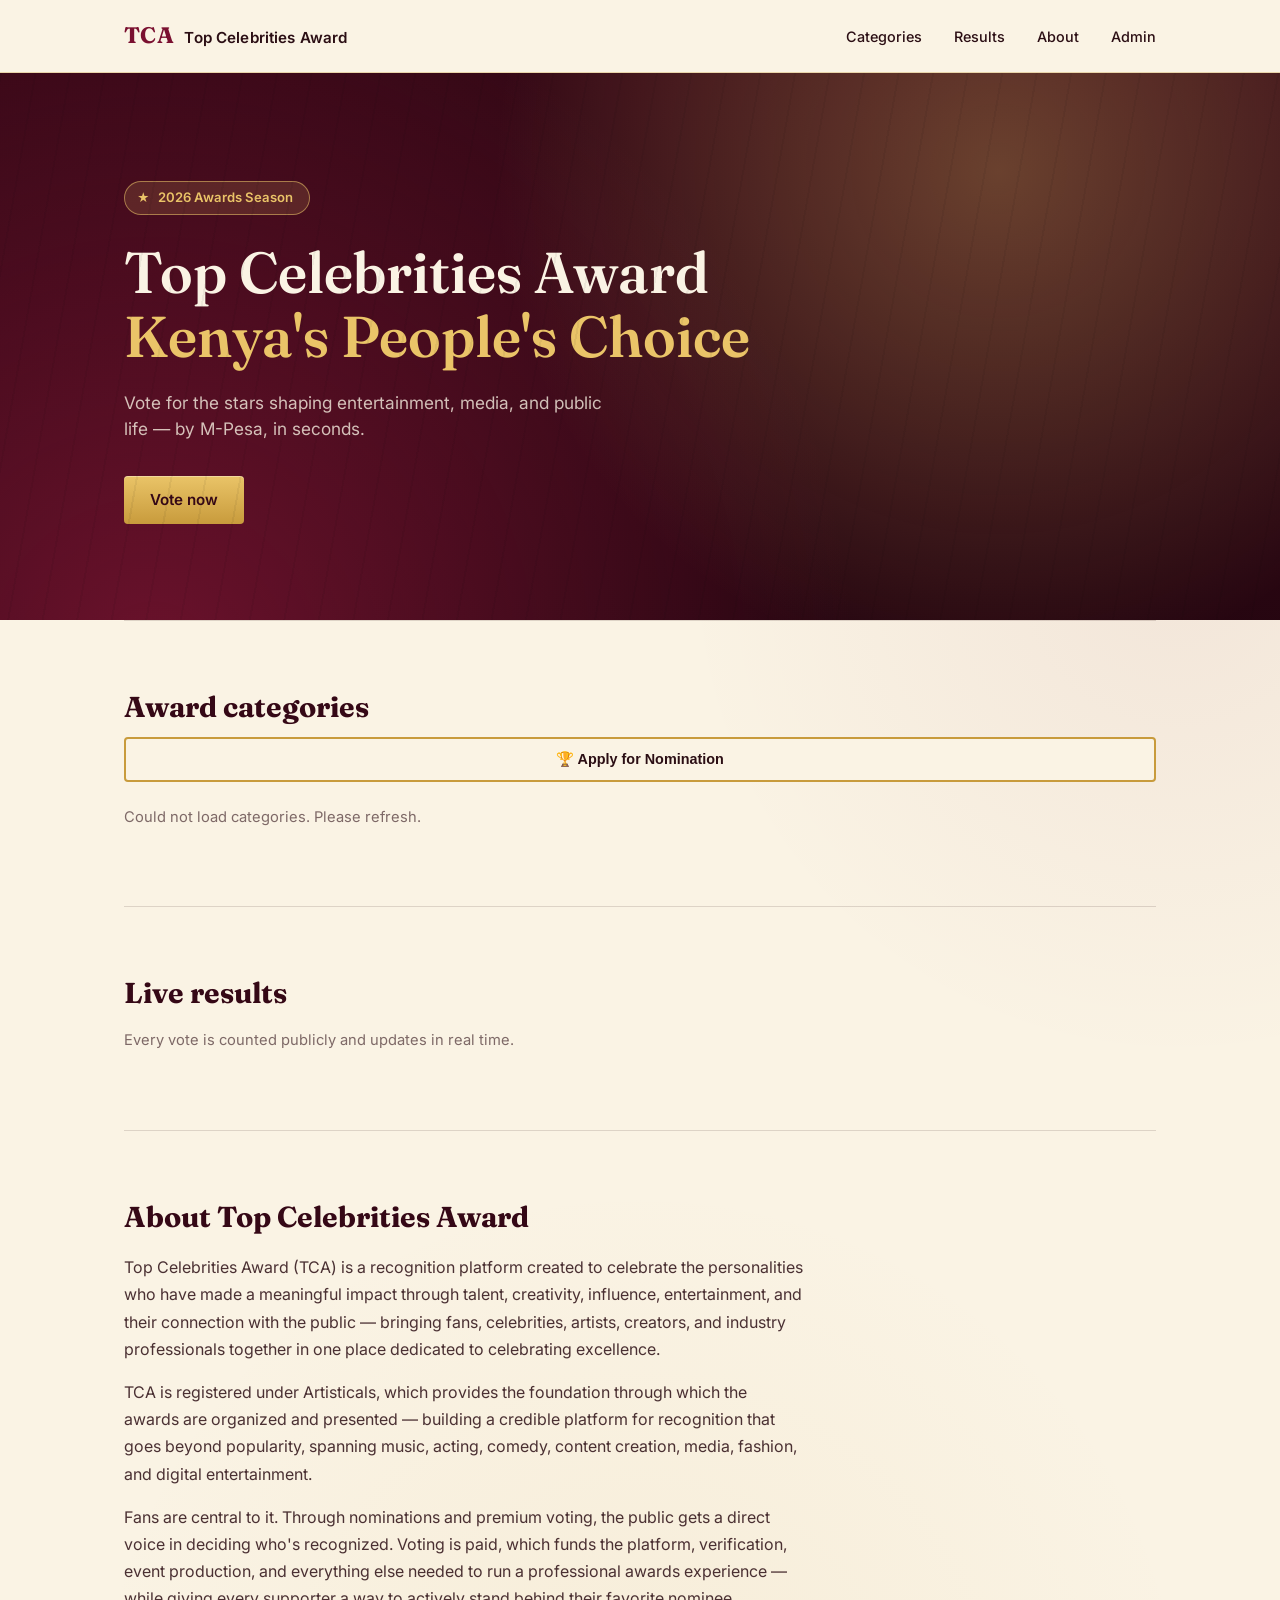
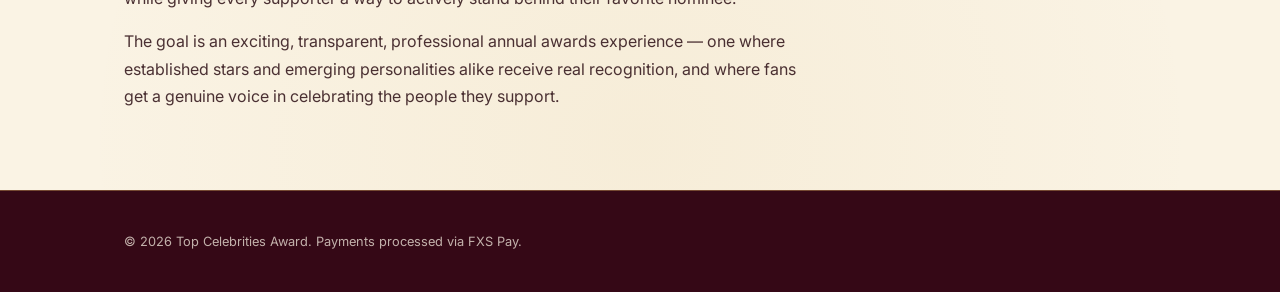
==== commit 0cf74fa8: "Add files via upload" ====
--- a/index.html
+++ b/index.html
@@ -61,10 +61,10 @@
 
   <section id="about" class="section about-section">
     <h2>About Top Celebrities Award</h2>
-    <p>Top Celebrities Award (TCA) is a public voting platform built to recognize people making a real impact across Kenya — in entertainment, media, and public life. Anyone can nominate someone they admire, and the public decides who stands out through open, transparent voting.</p>
-    <p>We believe recognition matters. Whether it's a radio presenter connecting with listeners every morning, an artist shaping the sound of a generation, or a public figure serving their community, we want their work seen and celebrated by the people who follow it.</p>
-    <p>Every vote is KSh 20, cast securely by M-Pesa, and counted publicly in real time — no hidden tallies. Categories can also be sponsored for a Free Voting Day, opening participation to everyone at no cost. Nominees who reach strong support are recognized with real prizes, up to KSh 500,000 for reaching 7,000 votes in a category.</p>
-    <p>This platform is new and growing. We're building it openly, category by category, and we invite the public, nominees, and sponsors to be part of shaping what it becomes.</p>
+    <p>Top Celebrities Award (TCA) is a recognition platform created to celebrate the personalities who have made a meaningful impact through talent, creativity, influence, entertainment, and their connection with the public — bringing fans, celebrities, artists, creators, and industry professionals together in one place dedicated to celebrating excellence.</p>
+    <p>TCA is registered under Artisticals, which provides the foundation through which the awards are organized and presented — building a credible platform for recognition that goes beyond popularity, spanning music, acting, comedy, content creation, media, fashion, and digital entertainment.</p>
+    <p>Fans are central to it. Through nominations and premium voting, the public gets a direct voice in deciding who's recognized. Voting is paid, which funds the platform, verification, event production, and everything else needed to run a professional awards experience — while giving every supporter a way to actively stand behind their favorite nominee.</p>
+    <p>The goal is an exciting, transparent, professional annual awards experience — one where established stars and emerging personalities alike receive real recognition, and where fans get a genuine voice in celebrating the people they support.</p>
   </section>
 
 </main>
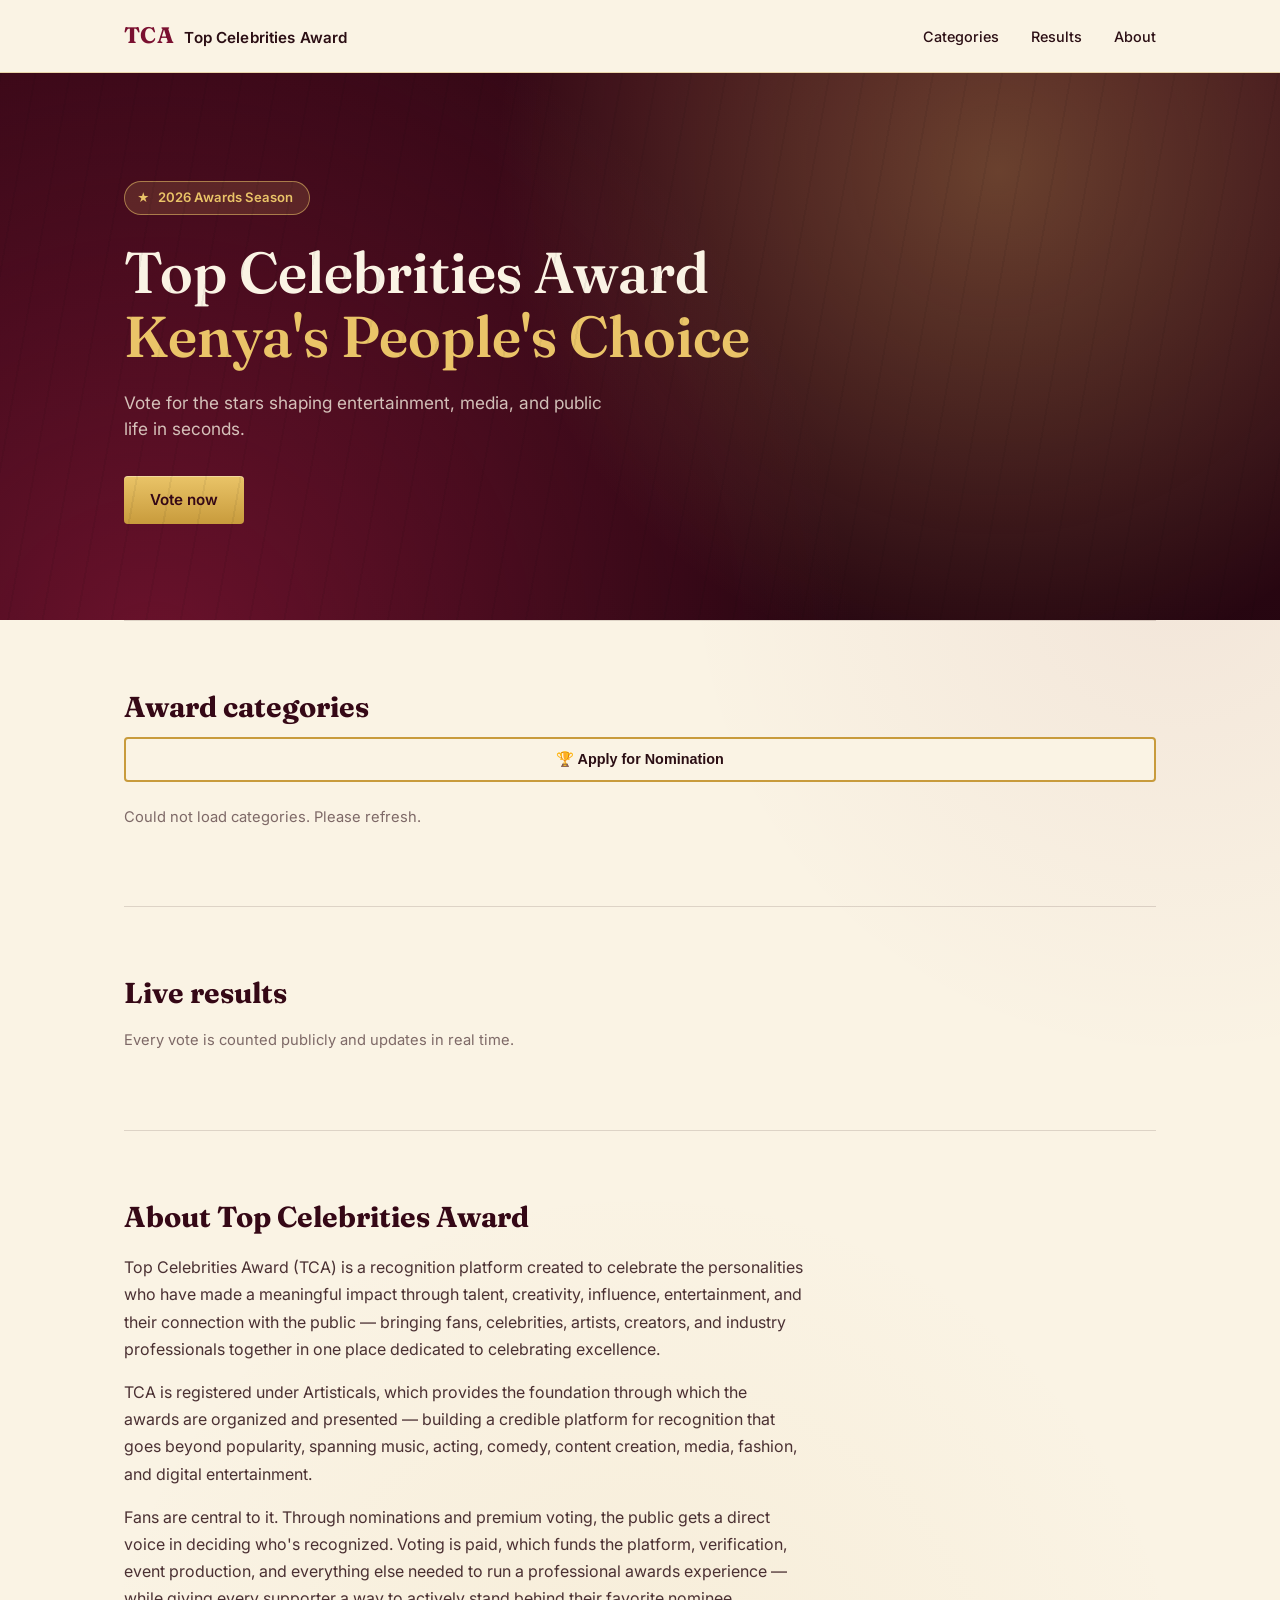
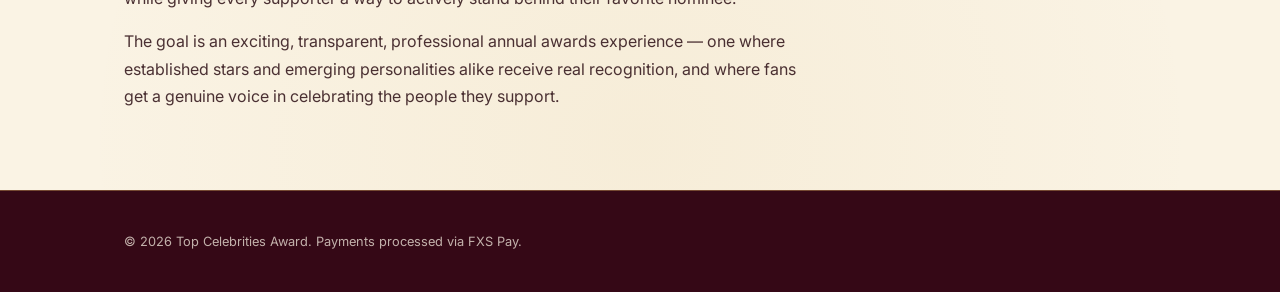
==== commit 8fa59af8: "Update index.html" ====
--- a/index.html
+++ b/index.html
@@ -20,7 +20,7 @@
       <a href="#categories">Categories</a>
       <a href="#results">Results</a>
       <a href="#about">About</a>
-      <a href="admin.html">Admin</a>
+      
     </nav>
   </div>
 </header>
@@ -29,7 +29,7 @@
   <div class="wrap hero-inner">
     <p class="ribbon">2026 Awards Season</p>
     <h1>Top Celebrities Award<br /><em>Kenya's People's Choice</em></h1>
-    <p class="hero-sub">Vote for the stars shaping entertainment, media, and public life — by M-Pesa, in seconds.</p>
+    <p class="hero-sub">Vote for the stars shaping entertainment, media, and public life  in seconds.</p>
     <a class="btn btn-primary" href="#categories">Vote now</a>
   </div>
 </section>
